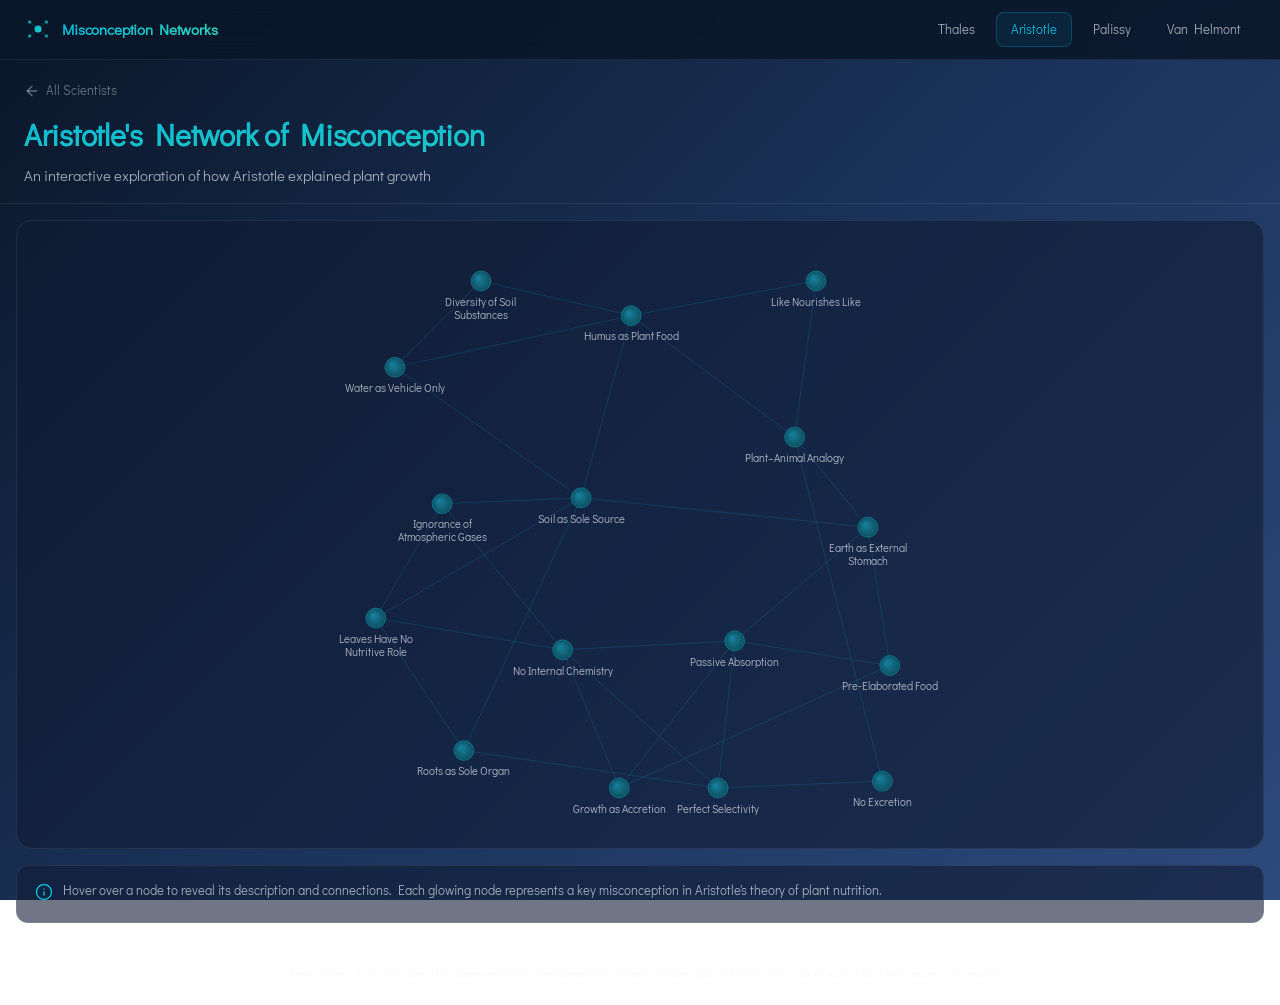
==== aristotle/index.html @ 5a88d0b5 "Initial commit: Misconception Network of Great Scientists Four interactive network visualisations co" ====
<!DOCTYPE html>
<html lang="en">
<head>
  <meta charset="UTF-8" />
  <meta name="viewport" content="width=device-width, initial-scale=1.0" />
  <title>Aristotle's Network of Misconception</title>
  <link rel="preconnect" href="https://fonts.googleapis.com" />
  <link rel="preconnect" href="https://fonts.gstatic.com" crossorigin />
  <link href="https://fonts.googleapis.com/css2?family=Didact+Gothic&display=swap" rel="stylesheet" />
  <link rel="stylesheet" href="../shared.css" />
  <link rel="stylesheet" href="page.css" />
</head>
<body>
  <!-- Navigation -->
  <nav class="top-nav">
    <div class="nav-inner">
      <a href="../index.html" class="nav-logo">
        <svg viewBox="0 0 40 40" width="28" height="28" fill="none">
          <circle cx="20" cy="20" r="5" fill="url(#nlg)" />
          <circle cx="8" cy="10" r="2.5" fill="url(#nlg)" opacity="0.7" />
          <circle cx="32" cy="10" r="2.5" fill="url(#nlg)" opacity="0.7" />
          <circle cx="8" cy="30" r="2.5" fill="url(#nlg)" opacity="0.7" />
          <circle cx="32" cy="30" r="2.5" fill="url(#nlg)" opacity="0.7" />
          <line x1="20" y1="20" x2="8" y2="10" stroke="#06B6D4" stroke-width="0.8" opacity="0.4" />
          <line x1="20" y1="20" x2="32" y2="10" stroke="#06B6D4" stroke-width="0.8" opacity="0.4" />
          <line x1="20" y1="20" x2="8" y2="30" stroke="#06B6D4" stroke-width="0.8" opacity="0.4" />
          <line x1="20" y1="20" x2="32" y2="30" stroke="#06B6D4" stroke-width="0.8" opacity="0.4" />
          <defs><linearGradient id="nlg" x1="0" y1="0" x2="1" y2="1"><stop offset="0%" stop-color="#06B6D4"/><stop offset="100%" stop-color="#2DD4BF"/></linearGradient></defs>
        </svg>
        <span>Misconception Networks</span>
      </a>
      <div class="nav-links">
        <a href="../thales/index.html" class="nav-link" data-color="blue">Thales</a>
        <a href="../aristotle/index.html" class="nav-link active" data-color="cyan">Aristotle</a>
        <a href="../palissy/index.html" class="nav-link" data-color="amber">Palissy</a>
        <a href="../vanhelmont/index.html" class="nav-link" data-color="green">Van Helmont</a>
      </div>
      <button class="nav-hamburger" id="nav-hamburger" aria-label="Toggle menu">
        <svg width="22" height="22" viewBox="0 0 24 24" fill="none" stroke="currentColor" stroke-width="2" stroke-linecap="round"><line x1="3" y1="6" x2="21" y2="6"/><line x1="3" y1="12" x2="21" y2="12"/><line x1="3" y1="18" x2="21" y2="18"/></svg>
      </button>
    </div>
    <div class="nav-mobile" id="nav-mobile">
      <a href="../thales/index.html" data-color="blue">Thales</a>
      <a href="../aristotle/index.html" data-color="cyan">Aristotle</a>
      <a href="../palissy/index.html" data-color="amber">Palissy</a>
      <a href="../vanhelmont/index.html" data-color="green">Van Helmont</a>
    </div>
  </nav>

  <!-- Page Header -->
  <header class="page-header">
    <div class="page-header-inner">
      <a href="../index.html" class="back-link">
        <svg width="16" height="16" viewBox="0 0 24 24" fill="none" stroke="currentColor" stroke-width="2" stroke-linecap="round" stroke-linejoin="round"><line x1="19" y1="12" x2="5" y2="12"/><polyline points="12 19 5 12 12 5"/></svg>
        All Scientists
      </a>
      <h1 class="page-title">Aristotle's Network of Misconception</h1>
      <p class="page-subtitle">An interactive exploration of how Aristotle explained plant growth</p>
    </div>
  </header>

  <!-- Network Canvas -->
  <main class="main-content">
    <div class="canvas-container" id="canvas-container">
      <canvas id="network-canvas"></canvas>
      <div class="tooltip" id="tooltip">
        <div class="tooltip-title" id="tooltip-title"></div>
        <div class="tooltip-desc" id="tooltip-desc"></div>
        <div class="tooltip-connections" id="tooltip-connections"></div>
      </div>
    </div>
    <div class="info-panel">
      <div class="info-panel-inner">
        <div class="info-icon">
          <svg width="18" height="18" viewBox="0 0 24 24" fill="none" stroke="currentColor" stroke-width="2" stroke-linecap="round" stroke-linejoin="round"><circle cx="12" cy="12" r="10"/><line x1="12" y1="16" x2="12" y2="12"/><line x1="12" y1="8" x2="12.01" y2="8"/></svg>
        </div>
        <p>Hover over a node to reveal its description and connections. Each glowing node represents a key misconception in Aristotle's theory of plant nutrition.</p>
      </div>
    </div>
  </main>

  <footer class="site-footer">
    <p>Source: Girton, R. E. "The Early Development of the Fundamental Concepts of Plant Nutrition (600 BC — 1804 AD)." Indiana Academy of Science.</p>
  </footer>

  <script>
    // Mobile nav toggle
    var hb=document.getElementById('nav-hamburger'),mn=document.getElementById('nav-mobile');
    if(hb&&mn)hb.addEventListener('click',function(){mn.classList.toggle('open')});
  </script>
  <script src="network.js"></script>
</body>
</html>
---- shared.css ----
/* === Shared styles: navigation + footer + base === */
*,*::before,*::after{box-sizing:border-box;margin:0;padding:0}

:root{
  --navy-dark:#0A1628;
  --navy-mid:#111D33;
  --navy-light:#1A2A45;
  --card-bg:rgba(17,28,53,0.7);
  --card-border:rgba(255,255,255,0.08);
  --text-primary:#f0f4f8;
  --text-secondary:rgba(240,244,248,0.65);
  --text-muted:rgba(240,244,248,0.4);
  --cyan:#06B6D4;--cyan2:#2DD4BF;
  --blue:#3B82F6;--blue2:#60A5FA;
  --green:#22C55E;--green2:#4ADE80;
  --amber:#F59E0B;--amber2:#FBBF24;
  --font:'Didact Gothic',sans-serif;
  --max-w:1280px;
}

html{-webkit-font-smoothing:antialiased;-moz-osx-font-smoothing:grayscale;scroll-behavior:smooth}

body{
  min-height:100dvh;
  font-family:var(--font);
  color:var(--text-primary);
  background:var(--navy-dark);
  background:linear-gradient(160deg,#060E1A 0%,var(--navy-dark) 30%,var(--navy-mid) 70%,var(--navy-light) 100%);
  background-attachment:fixed;
  line-height:1.6;
}

/* ── Top Navigation ── */
.top-nav{
  position:sticky;top:0;z-index:100;
  background:rgba(10,22,40,0.85);
  backdrop-filter:blur(16px);-webkit-backdrop-filter:blur(16px);
  border-bottom:1px solid var(--card-border);
}
.nav-inner{
  max-width:var(--max-w);margin:0 auto;
  display:flex;align-items:center;justify-content:space-between;
  padding:12px 24px;
}
.nav-logo{
  display:flex;align-items:center;gap:10px;
  text-decoration:none;color:var(--text-primary);
  font-size:0.9375rem;font-weight:700;
  letter-spacing:-0.01em;
  transition:opacity .2s;
}
.nav-logo:hover{opacity:0.8}
.nav-logo span{
  background:linear-gradient(to right,var(--cyan),var(--cyan2));
  -webkit-background-clip:text;-webkit-text-fill-color:transparent;background-clip:text;
}
.nav-links{display:flex;gap:6px}
.nav-link{
  text-decoration:none;font-size:0.8125rem;
  padding:6px 14px;border-radius:8px;
  color:var(--text-secondary);
  border:1px solid transparent;
  transition:all .2s ease;
}
.nav-link:hover{
  color:var(--text-primary);
  border-color:var(--card-border);
  background:rgba(255,255,255,0.04);
}
.nav-link[data-color="cyan"]:hover{color:var(--cyan)}
.nav-link[data-color="blue"]:hover{color:var(--blue)}
.nav-link[data-color="green"]:hover{color:var(--green)}
.nav-link[data-color="amber"]:hover{color:var(--amber)}

.nav-link.active[data-color="cyan"]{color:var(--cyan);border-color:rgba(6,182,212,0.25);background:rgba(6,182,212,0.08)}
.nav-link.active[data-color="blue"]{color:var(--blue);border-color:rgba(59,130,246,0.25);background:rgba(59,130,246,0.08)}
.nav-link.active[data-color="green"]{color:var(--green);border-color:rgba(34,197,94,0.25);background:rgba(34,197,94,0.08)}
.nav-link.active[data-color="amber"]{color:var(--amber);border-color:rgba(245,158,11,0.25);background:rgba(245,158,11,0.08)}

/* Hamburger */
.nav-hamburger{
  display:none;background:none;border:none;color:var(--text-secondary);
  cursor:pointer;padding:4px;border-radius:6px;
  transition:color .2s;
}
.nav-hamburger:hover{color:var(--text-primary)}
.nav-mobile{
  display:none;flex-direction:column;gap:4px;
  padding:8px 24px 16px;
}
.nav-mobile a{
  text-decoration:none;font-size:0.875rem;
  padding:10px 14px;border-radius:8px;
  color:var(--text-secondary);
  transition:all .2s;
}
.nav-mobile a:hover{color:var(--text-primary);background:rgba(255,255,255,0.04)}
.nav-mobile a[data-color="cyan"]:hover{color:var(--cyan)}
.nav-mobile a[data-color="blue"]:hover{color:var(--blue)}
.nav-mobile a[data-color="green"]:hover{color:var(--green)}
.nav-mobile a[data-color="amber"]:hover{color:var(--amber)}
.nav-mobile.open{display:flex}

@media(max-width:720px){
  .nav-links{display:none}
  .nav-hamburger{display:block}
}

/* ── Footer ── */
.site-footer{
  padding:24px;border-top:1px solid var(--card-border);text-align:center;
}
.site-footer p{
  font-size:0.75rem;color:var(--text-muted);max-width:800px;margin:0 auto;
}
---- aristotle/page.css ----
/* === Sub-page: Aristotle === */
:root{
  --accent1:#06B6D4;--accent2:#2DD4BF;
  --navy-dark:#0A1628;--navy-mid:#1a3259;--navy-light:#2c4a7c;
  --card-bg-local:#111c35;
}

body{
  background:linear-gradient(135deg,var(--navy-dark) 0%,var(--navy-mid) 50%,var(--navy-light) 100%);
  background-attachment:fixed;
}

.page-header{
  padding:20px 24px 16px;
  border-bottom:1px solid var(--card-border);
}
.page-header-inner{
  max-width:var(--max-w);margin:0 auto;
}
.back-link{
  display:inline-flex;align-items:center;gap:6px;
  text-decoration:none;font-size:0.8125rem;
  color:var(--text-muted);
  transition:color .2s;margin-bottom:10px;
}
.back-link:hover{color:var(--text-primary)}

.page-title{
  font-size:clamp(1.25rem,1rem + 1.5vw,1.875rem);
  font-weight:700;letter-spacing:-0.01em;
  background:linear-gradient(to bottom right,var(--accent1),var(--accent2));
  -webkit-background-clip:text;-webkit-text-fill-color:transparent;background-clip:text;
  margin-bottom:4px;
}
.page-subtitle{
  font-size:0.9375rem;color:var(--text-secondary);
}

.main-content{
  flex:1;display:flex;flex-direction:column;
  padding:16px;max-width:var(--max-w);width:100%;margin:0 auto;
}
.canvas-container{
  position:relative;flex:1;min-height:500px;
  background:rgba(17,28,53,0.6);
  border:1px solid var(--card-border);border-radius:16px;overflow:hidden;
}
#network-canvas{display:block;width:100%;height:100%;cursor:default}

.tooltip{
  position:absolute;pointer-events:none;opacity:0;transform:translateY(6px);
  transition:opacity .2s ease,transform .2s ease;
  background:var(--card-bg-local);
  border:1px solid var(--card-border);border-radius:12px;
  padding:16px 18px;max-width:320px;z-index:10;
  box-shadow:0 8px 32px rgba(0,0,0,0.4);
}
.tooltip.visible{opacity:1;transform:translateY(0)}
.tooltip-title{
  font-size:1rem;font-weight:700;margin-bottom:6px;
  background:linear-gradient(to right,var(--accent1),var(--accent2));
  -webkit-background-clip:text;-webkit-text-fill-color:transparent;background-clip:text;
}
.tooltip-desc{font-size:.8125rem;color:var(--text-secondary);line-height:1.55;margin-bottom:10px}
.tooltip-connections{font-size:.75rem;color:var(--text-muted);border-top:1px solid var(--card-border);padding-top:8px}
.tooltip-connections span{color:var(--accent2)}

.info-panel{margin-top:16px}
.info-panel-inner{
  display:flex;align-items:flex-start;gap:10px;
  background:rgba(17,28,53,0.6);
  border:1px solid var(--card-border);border-radius:12px;padding:14px 18px;
}
.info-icon{flex-shrink:0;color:var(--accent1);margin-top:2px}
.info-panel p{font-size:.8125rem;color:var(--text-secondary);line-height:1.55}

@media(max-width:640px){
  .page-header{padding:16px 16px 12px}
  .main-content{padding:12px}
  .canvas-container{min-height:400px}
  .tooltip{max-width:260px;padding:12px 14px}
}
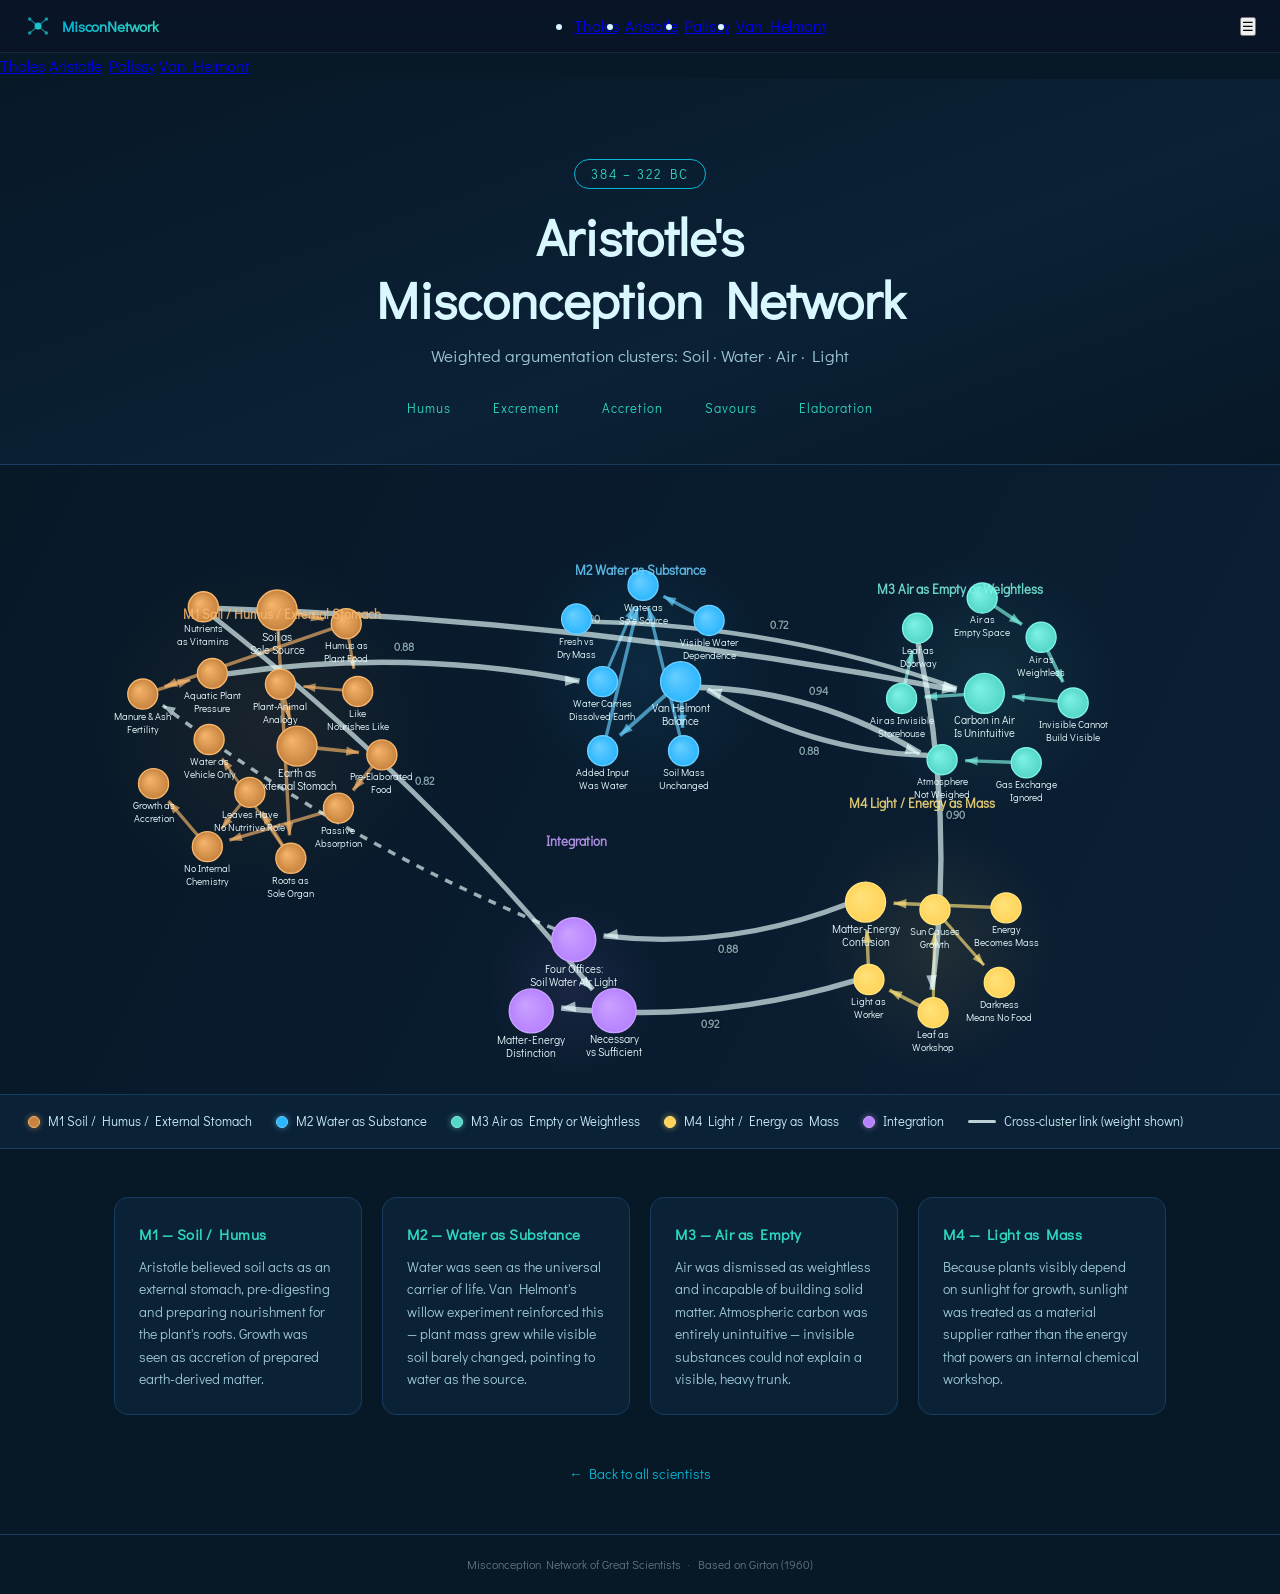
==== commit abee63bd: "Rebuild all 4 networks: cluster-based SVG style, weighted edges, Aristotle expanded to M1/M2/M3/M4 c" ====
--- a/aristotle/index.html
+++ b/aristotle/index.html
@@ -3,7 +3,7 @@
 <head>
   <meta charset="UTF-8" />
   <meta name="viewport" content="width=device-width, initial-scale=1.0" />
-  <title>Aristotle's Network of Misconception</title>
+  <title>Aristotle — Misconception Network</title>
   <link rel="preconnect" href="https://fonts.googleapis.com" />
   <link rel="preconnect" href="https://fonts.gstatic.com" crossorigin />
   <link href="https://fonts.googleapis.com/css2?family=Didact+Gothic&display=swap" rel="stylesheet" />
@@ -11,83 +11,98 @@
   <link rel="stylesheet" href="page.css" />
 </head>
 <body>
-  <!-- Navigation -->
   <nav class="top-nav">
     <div class="nav-inner">
       <a href="../index.html" class="nav-logo">
         <svg viewBox="0 0 40 40" width="28" height="28" fill="none">
           <circle cx="20" cy="20" r="5" fill="url(#nlg)" />
-          <circle cx="8" cy="10" r="2.5" fill="url(#nlg)" opacity="0.7" />
-          <circle cx="32" cy="10" r="2.5" fill="url(#nlg)" opacity="0.7" />
-          <circle cx="8" cy="30" r="2.5" fill="url(#nlg)" opacity="0.7" />
-          <circle cx="32" cy="30" r="2.5" fill="url(#nlg)" opacity="0.7" />
-          <line x1="20" y1="20" x2="8" y2="10" stroke="#06B6D4" stroke-width="0.8" opacity="0.4" />
-          <line x1="20" y1="20" x2="32" y2="10" stroke="#06B6D4" stroke-width="0.8" opacity="0.4" />
-          <line x1="20" y1="20" x2="8" y2="30" stroke="#06B6D4" stroke-width="0.8" opacity="0.4" />
-          <line x1="20" y1="20" x2="32" y2="30" stroke="#06B6D4" stroke-width="0.8" opacity="0.4" />
-          <defs><linearGradient id="nlg" x1="0" y1="0" x2="1" y2="1"><stop offset="0%" stop-color="#06B6D4"/><stop offset="100%" stop-color="#2DD4BF"/></linearGradient></defs>
+          <circle cx="8"  cy="10" r="2.5" fill="url(#nlg)" opacity="0.7"/>
+          <circle cx="32" cy="10" r="2.5" fill="url(#nlg)" opacity="0.7"/>
+          <circle cx="8"  cy="30" r="2.5" fill="url(#nlg)" opacity="0.7"/>
+          <circle cx="32" cy="30" r="2.5" fill="url(#nlg)" opacity="0.7"/>
+          <line x1="20" y1="20" x2="8"  y2="10" stroke="url(#nlg)" stroke-width="1.5" opacity="0.6"/>
+          <line x1="20" y1="20" x2="32" y2="10" stroke="url(#nlg)" stroke-width="1.5" opacity="0.6"/>
+          <line x1="20" y1="20" x2="8"  y2="30" stroke="url(#nlg)" stroke-width="1.5" opacity="0.6"/>
+          <line x1="20" y1="20" x2="32" y2="30" stroke="url(#nlg)" stroke-width="1.5" opacity="0.6"/>
+          <defs>
+            <linearGradient id="nlg" x1="0" y1="0" x2="1" y2="1">
+              <stop offset="0%" stop-color="#06B6D4"/>
+              <stop offset="100%" stop-color="#2DD4BF"/>
+            </linearGradient>
+          </defs>
         </svg>
-        <span>Misconception Networks</span>
+        <span>MisconNetwork</span>
       </a>
-      <div class="nav-links">
-        <a href="../thales/index.html" class="nav-link" data-color="blue">Thales</a>
-        <a href="../aristotle/index.html" class="nav-link active" data-color="cyan">Aristotle</a>
-        <a href="../palissy/index.html" class="nav-link" data-color="amber">Palissy</a>
-        <a href="../vanhelmont/index.html" class="nav-link" data-color="green">Van Helmont</a>
-      </div>
-      <button class="nav-hamburger" id="nav-hamburger" aria-label="Toggle menu">
-        <svg width="22" height="22" viewBox="0 0 24 24" fill="none" stroke="currentColor" stroke-width="2" stroke-linecap="round"><line x1="3" y1="6" x2="21" y2="6"/><line x1="3" y1="12" x2="21" y2="12"/><line x1="3" y1="18" x2="21" y2="18"/></svg>
-      </button>
-    </div>
-    <div class="nav-mobile" id="nav-mobile">
-      <a href="../thales/index.html" data-color="blue">Thales</a>
-      <a href="../aristotle/index.html" data-color="cyan">Aristotle</a>
-      <a href="../palissy/index.html" data-color="amber">Palissy</a>
-      <a href="../vanhelmont/index.html" data-color="green">Van Helmont</a>
+      <ul class="nav-links">
+        <li><a href="../thales/">Thales</a></li>
+        <li><a href="../aristotle/" class="active">Aristotle</a></li>
+        <li><a href="../palissy/">Palissy</a></li>
+        <li><a href="../vanhelmont/">Van Helmont</a></li>
+      </ul>
+      <button class="hamburger" id="hamburger" aria-label="Menu">&#9776;</button>
     </div>
   </nav>
+  <div class="mobile-menu" id="mobile-menu">
+    <a href="../thales/">Thales</a>
+    <a href="../aristotle/">Aristotle</a>
+    <a href="../palissy/">Palissy</a>
+    <a href="../vanhelmont/">Van Helmont</a>
+  </div>
 
-  <!-- Page Header -->
-  <header class="page-header">
-    <div class="page-header-inner">
-      <a href="../index.html" class="back-link">
-        <svg width="16" height="16" viewBox="0 0 24 24" fill="none" stroke="currentColor" stroke-width="2" stroke-linecap="round" stroke-linejoin="round"><line x1="19" y1="12" x2="5" y2="12"/><polyline points="12 19 5 12 12 5"/></svg>
-        All Scientists
-      </a>
-      <h1 class="page-title">Aristotle's Network of Misconception</h1>
-      <p class="page-subtitle">An interactive exploration of how Aristotle explained plant growth</p>
+  <header class="scientist-hero">
+    <div class="hero-badge">384 – 322 BC</div>
+    <h1 class="hero-title">Aristotle's<br>Misconception Network</h1>
+    <p class="hero-sub">Weighted argumentation clusters: Soil · Water · Air · Light</p>
+    <div class="keywords">
+      <span>Humus</span><span>Excrement</span><span>Accretion</span><span>Savours</span><span>Elaboration</span>
     </div>
   </header>
 
-  <!-- Network Canvas -->
-  <main class="main-content">
-    <div class="canvas-container" id="canvas-container">
+  <section class="network-section">
+    <div class="network-wrap">
       <canvas id="network-canvas"></canvas>
-      <div class="tooltip" id="tooltip">
-        <div class="tooltip-title" id="tooltip-title"></div>
-        <div class="tooltip-desc" id="tooltip-desc"></div>
-        <div class="tooltip-connections" id="tooltip-connections"></div>
+      <div id="tooltip" class="tooltip" style="display:none">
+        <div class="tip-cluster"></div>
+        <div class="tip-title"></div>
+        <p class="tip-desc"></p>
       </div>
     </div>
-    <div class="info-panel">
-      <div class="info-panel-inner">
-        <div class="info-icon">
-          <svg width="18" height="18" viewBox="0 0 24 24" fill="none" stroke="currentColor" stroke-width="2" stroke-linecap="round" stroke-linejoin="round"><circle cx="12" cy="12" r="10"/><line x1="12" y1="16" x2="12" y2="12"/><line x1="12" y1="8" x2="12.01" y2="8"/></svg>
-        </div>
-        <p>Hover over a node to reveal its description and connections. Each glowing node represents a key misconception in Aristotle's theory of plant nutrition.</p>
+    <div id="network-legend" class="network-legend"></div>
+  </section>
+
+  <section class="info-section">
+    <div class="info-grid">
+      <div class="info-card">
+        <h3>M1 — Soil / Humus</h3>
+        <p>Aristotle believed soil acts as an external stomach, pre-digesting and preparing nourishment for the plant's roots. Growth was seen as accretion of prepared earth-derived matter.</p>
+      </div>
+      <div class="info-card">
+        <h3>M2 — Water as Substance</h3>
+        <p>Water was seen as the universal carrier of life. Van Helmont's willow experiment reinforced this — plant mass grew while visible soil barely changed, pointing to water as the source.</p>
+      </div>
+      <div class="info-card">
+        <h3>M3 — Air as Empty</h3>
+        <p>Air was dismissed as weightless and incapable of building solid matter. Atmospheric carbon was entirely unintuitive — invisible substances could not explain a visible, heavy trunk.</p>
+      </div>
+      <div class="info-card">
+        <h3>M4 — Light as Mass</h3>
+        <p>Because plants visibly depend on sunlight for growth, sunlight was treated as a material supplier rather than the energy that powers an internal chemical workshop.</p>
       </div>
     </div>
-  </main>
+    <div class="back-link-wrap">
+      <a href="../index.html" class="back-link">← Back to all scientists</a>
+    </div>
+  </section>
 
   <footer class="site-footer">
-    <p>Source: Girton, R. E. "The Early Development of the Fundamental Concepts of Plant Nutrition (600 BC — 1804 AD)." Indiana Academy of Science.</p>
+    <p>Misconception Network of Great Scientists &nbsp;·&nbsp; Based on Girton (1960)</p>
   </footer>
 
+  <script src="network.js"></script>
   <script>
-    // Mobile nav toggle
-    var hb=document.getElementById('nav-hamburger'),mn=document.getElementById('nav-mobile');
-    if(hb&&mn)hb.addEventListener('click',function(){mn.classList.toggle('open')});
+    document.getElementById('hamburger').addEventListener('click', () => {
+      document.getElementById('mobile-menu').classList.toggle('open');
+    });
   </script>
-  <script src="network.js"></script>
 </body>
-</html>+</html>
--- a/aristotle/page.css
+++ b/aristotle/page.css
@@ -1,82 +1,184 @@
-/* === Sub-page: Aristotle === */
-:root{
-  --accent1:#06B6D4;--accent2:#2DD4BF;
-  --navy-dark:#0A1628;--navy-mid:#1a3259;--navy-light:#2c4a7c;
-  --card-bg-local:#111c35;
+/* Aristotle page — cyan theme */
+:root {
+  --accent1: #06B6D4;
+  --accent2: #2DD4BF;
+  --bg-dark: #071827;
+  --bg-panel: #0b2136;
+  --panel-border: #163d5f;
 }
 
-body{
-  background:linear-gradient(135deg,var(--navy-dark) 0%,var(--navy-mid) 50%,var(--navy-light) 100%);
-  background-attachment:fixed;
+body { background: var(--bg-dark); color: #d9f7ff; font-family: 'Didact Gothic', Arial, sans-serif; margin: 0; }
+
+/* Hero */
+.scientist-hero {
+  text-align: center;
+  padding: 80px 24px 40px;
+  background: linear-gradient(160deg, #071827 0%, #0b2136 60%, #071827 100%);
+  border-bottom: 1px solid var(--panel-border);
+}
+.hero-badge {
+  display: inline-block;
+  font-size: 13px;
+  letter-spacing: 2px;
+  color: var(--accent2);
+  border: 1px solid var(--accent1);
+  border-radius: 20px;
+  padding: 4px 16px;
+  margin-bottom: 16px;
+  text-transform: uppercase;
+}
+.hero-title {
+  font-size: clamp(28px, 5vw, 52px);
+  font-weight: 700;
+  color: #d9f7ff;
+  margin: 0 0 12px;
+  line-height: 1.2;
+  text-shadow: 0 0 40px var(--accent1)66;
+}
+.hero-sub {
+  font-size: 17px;
+  color: #9cc7d6;
+  margin: 0 0 24px;
+}
+.keywords {
+  display: flex;
+  flex-wrap: wrap;
+  gap: 10px;
+  justify-content: center;
+}
+.keywords span {
+  background: var(--accent1)22;
+  border: 1px solid var(--accent1)88;
+  color: var(--accent2);
+  border-radius: 20px;
+  padding: 5px 16px;
+  font-size: 13px;
+  letter-spacing: 1px;
 }
 
-.page-header{
-  padding:20px 24px 16px;
-  border-bottom:1px solid var(--card-border);
+/* Network canvas area */
+.network-section { padding: 0; background: var(--bg-dark); }
+.network-wrap {
+  position: relative;
+  width: 100%;
+  height: 70vh;
+  min-height: 480px;
+  max-height: 800px;
+  background: #071827;
+  border-bottom: 1px solid var(--panel-border);
 }
-.page-header-inner{
-  max-width:var(--max-w);margin:0 auto;
+#network-canvas { display: block; width: 100%; height: 100%; }
+
+/* Tooltip */
+.tooltip {
+  position: fixed;
+  pointer-events: none;
+  background: var(--bg-panel);
+  border: 1.5px solid var(--accent1);
+  border-radius: 12px;
+  padding: 14px 18px;
+  max-width: 260px;
+  z-index: 100;
+  box-shadow: 0 0 24px var(--accent1)44;
 }
-.back-link{
-  display:inline-flex;align-items:center;gap:6px;
-  text-decoration:none;font-size:0.8125rem;
-  color:var(--text-muted);
-  transition:color .2s;margin-bottom:10px;
+.tip-cluster {
+  font-size: 10px;
+  letter-spacing: 1.5px;
+  text-transform: uppercase;
+  color: var(--accent2);
+  margin-bottom: 4px;
 }
-.back-link:hover{color:var(--text-primary)}
-
-.page-title{
-  font-size:clamp(1.25rem,1rem + 1.5vw,1.875rem);
-  font-weight:700;letter-spacing:-0.01em;
-  background:linear-gradient(to bottom right,var(--accent1),var(--accent2));
-  -webkit-background-clip:text;-webkit-text-fill-color:transparent;background-clip:text;
-  margin-bottom:4px;
+.tip-title {
+  font-size: 14px;
+  font-weight: 700;
+  color: #d9f7ff;
+  margin-bottom: 6px;
 }
-.page-subtitle{
-  font-size:0.9375rem;color:var(--text-secondary);
+.tip-desc {
+  font-size: 13px;
+  color: #9cc7d6;
+  margin: 0;
+  line-height: 1.5;
 }
 
-.main-content{
-  flex:1;display:flex;flex-direction:column;
-  padding:16px;max-width:var(--max-w);width:100%;margin:0 auto;
+/* Legend */
+.network-legend {
+  display: flex;
+  flex-wrap: wrap;
+  gap: 14px 24px;
+  padding: 16px 28px;
+  background: var(--bg-panel);
+  border-bottom: 1px solid var(--panel-border);
+  font-size: 13px;
+  color: #c9eef7;
 }
-.canvas-container{
-  position:relative;flex:1;min-height:500px;
-  background:rgba(17,28,53,0.6);
-  border:1px solid var(--card-border);border-radius:16px;overflow:hidden;
+.leg-item { display: flex; align-items: center; gap: 8px; }
+.leg-dot {
+  width: 12px; height: 12px;
+  border-radius: 50%;
+  flex-shrink: 0;
 }
-#network-canvas{display:block;width:100%;height:100%;cursor:default}
+.leg-line {
+  width: 28px; height: 3px;
+  border-radius: 2px;
+  flex-shrink: 0;
+  opacity: 0.8;
+}
 
-.tooltip{
-  position:absolute;pointer-events:none;opacity:0;transform:translateY(6px);
-  transition:opacity .2s ease,transform .2s ease;
-  background:var(--card-bg-local);
-  border:1px solid var(--card-border);border-radius:12px;
-  padding:16px 18px;max-width:320px;z-index:10;
-  box-shadow:0 8px 32px rgba(0,0,0,0.4);
+/* Info section */
+.info-section {
+  padding: 48px 24px 40px;
+  max-width: 1100px;
+  margin: 0 auto;
 }
-.tooltip.visible{opacity:1;transform:translateY(0)}
-.tooltip-title{
-  font-size:1rem;font-weight:700;margin-bottom:6px;
-  background:linear-gradient(to right,var(--accent1),var(--accent2));
-  -webkit-background-clip:text;-webkit-text-fill-color:transparent;background-clip:text;
+.info-grid {
+  display: grid;
+  grid-template-columns: repeat(auto-fit, minmax(220px, 1fr));
+  gap: 20px;
+  margin-bottom: 40px;
 }
-.tooltip-desc{font-size:.8125rem;color:var(--text-secondary);line-height:1.55;margin-bottom:10px}
-.tooltip-connections{font-size:.75rem;color:var(--text-muted);border-top:1px solid var(--card-border);padding-top:8px}
-.tooltip-connections span{color:var(--accent2)}
+.info-card {
+  background: var(--bg-panel);
+  border: 1px solid var(--panel-border);
+  border-radius: 14px;
+  padding: 24px;
+  transition: border-color 0.2s, box-shadow 0.2s;
+}
+.info-card:hover {
+  border-color: var(--accent1);
+  box-shadow: 0 0 18px var(--accent1)33;
+}
+.info-card h3 {
+  font-size: 15px;
+  color: var(--accent2);
+  margin: 0 0 10px;
+  font-weight: 700;
+  letter-spacing: 0.5px;
+}
+.info-card p { font-size: 14px; color: #9cc7d6; margin: 0; line-height: 1.6; }
 
-.info-panel{margin-top:16px}
-.info-panel-inner{
-  display:flex;align-items:flex-start;gap:10px;
-  background:rgba(17,28,53,0.6);
-  border:1px solid var(--card-border);border-radius:12px;padding:14px 18px;
+.back-link-wrap { text-align: center; }
+.back-link {
+  display: inline-block;
+  color: var(--accent1);
+  text-decoration: none;
+  font-size: 14px;
+  border: 1px solid var(--accent1)66;
+  border-radius: 20px;
+  padding: 8px 24px;
+  transition: background 0.2s;
 }
-.info-icon{flex-shrink:0;color:var(--accent1);margin-top:2px}
-.info-panel p{font-size:.8125rem;color:var(--text-secondary);line-height:1.55}
+.back-link:hover { background: var(--accent1)22; }
 
-@media(max-width:640px){
-  .page-header{padding:16px 16px 12px}
-  .main-content{padding:12px}
-  .canvas-container{min-height:400px}
-  .tooltip{max-width:260px;padding:12px 14px}
-}+/* Footer */
+.site-footer {
+  text-align: center;
+  padding: 20px;
+  font-size: 13px;
+  color: #4a7a8a;
+  border-top: 1px solid var(--panel-border);
+}
+
+@media (max-width: 600px) {
+  .network-wrap { height: 55vh; }
+}
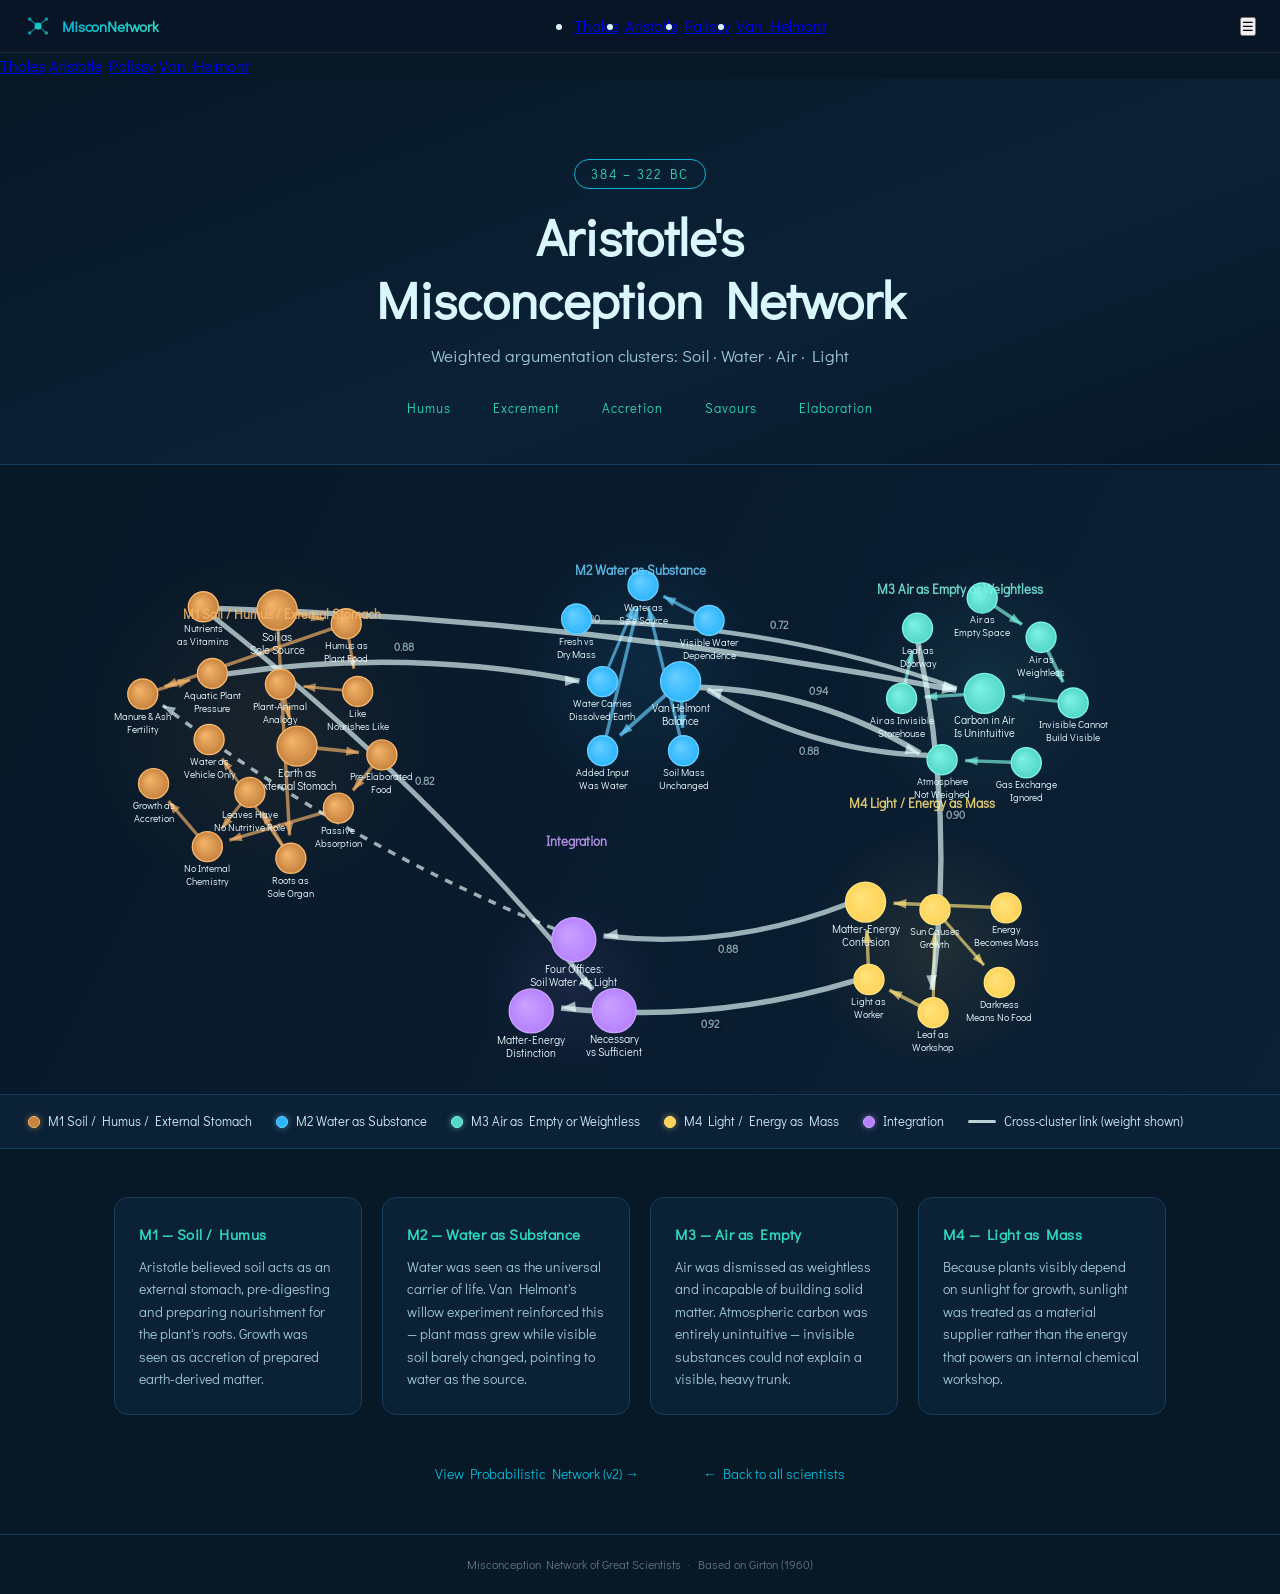
==== commit 3190f4d0: "Add Aristotle probabilistic network v2: 55 nodes, 191 edges, white theme, cluster controls" ====
--- a/aristotle/index.html
+++ b/aristotle/index.html
@@ -89,7 +89,8 @@
         <p>Because plants visibly depend on sunlight for growth, sunlight was treated as a material supplier rather than the energy that powers an internal chemical workshop.</p>
       </div>
     </div>
-    <div class="back-link-wrap">
+    <div class="back-link-wrap" style="display:flex;gap:16px;justify-content:center;flex-wrap:wrap">
+      <a href="network_v2.html" class="back-link" style="border-color:#06B6D4;color:#06B6D4">View Probabilistic Network (v2) →</a>
       <a href="../index.html" class="back-link">← Back to all scientists</a>
     </div>
   </section>
